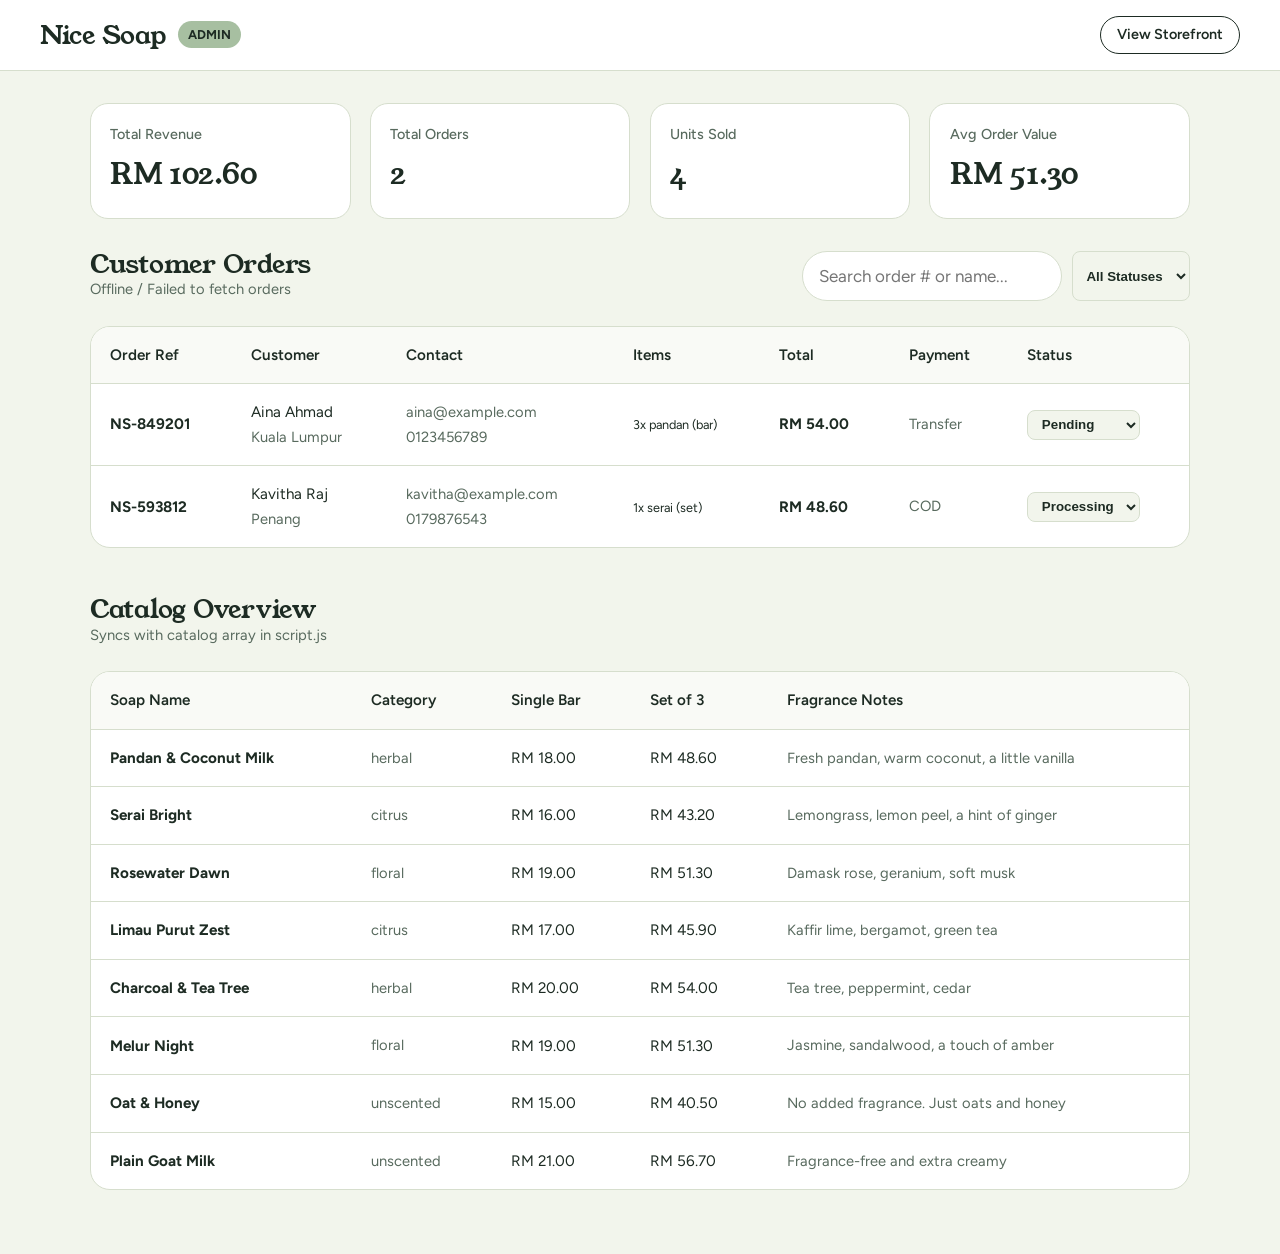
==== admin.html @ 6cc1cdf2 "Added admin dashboard" ====
<!doctype html>
<html lang="en">
<head>
<meta charset="utf-8">
<meta name="viewport" content="width=device-width, initial-scale=1, viewport-fit=cover">
<title>Nice Soap: Admin Dashboard</title>
<link rel="preconnect" href="https://fonts.googleapis.com">
<link rel="preconnect" href="https://fonts.gstatic.com" crossorigin>
<link href="https://fonts.googleapis.com/css2?family=Figtree:wght@400;500;600;700&family=Young+Serif&display=swap" rel="stylesheet">
<link rel="stylesheet" href="styles.css">
<style>
/* Admin Custom Layout Adjustments */
.admin-header {
  border-bottom: 1px solid var(--line);
  padding: 1rem clamp(1rem,4vw,2.5rem);
  background: var(--surface);
  display: flex;
  justify-content: space-between;
  align-items: center;
}
.admin-badge {
  background: var(--sage);
  color: var(--ink);
  padding: .2rem .6rem;
  border-radius: 999px;
  font-size: .8rem;
  font-weight: 700;
  text-transform: uppercase;
}
.stats-grid {
  display: grid;
  grid-template-columns: repeat(auto-fit, minmax(200px, 1fr));
  gap: 1.2rem;
  margin-bottom: 2rem;
}
.stat-card {
  background: var(--surface);
  border: 1px solid var(--line);
  padding: 1.2rem;
  border-radius: 18px;
}
.stat-card .label { color: var(--muted); font-size: .9rem; font-weight: 500; }
.stat-card .val { font-family: 'Young Serif', Georgia, serif; font-size: 1.8rem; margin-top: .4rem; }

.admin-toolbar {
  display: flex;
  flex-wrap: wrap;
  gap: 1rem;
  justify-content: space-between;
  align-items: center;
  margin-bottom: 1.5rem;
}
.search-input {
  padding: .65rem 1rem;
  border-radius: 999px;
  border: 1.5px solid var(--line);
  background: var(--surface);
  color: var(--ink);
  font: inherit;
  min-width: 260px;
}

.table-wrap {
  background: var(--surface);
  border: 1px solid var(--line);
  border-radius: 20px;
  overflow-x: auto;
}
table.admin-table {
  width: 100%;
  border-collapse: collapse;
  text-align: left;
  font-size: .95rem;
}
table.admin-table th, table.admin-table td {
  padding: 1rem 1.2rem;
  border-bottom: 1px solid var(--line);
}
table.admin-table th { background: color-mix(in srgb, var(--bg) 50%, var(--surface)); font-weight: 600; }
table.admin-table tr:last-child td { border-bottom: none; }

.status-select {
  padding: .35rem .6rem;
  border-radius: 8px;
  border: 1px solid var(--line);
  background: var(--bg);
  color: var(--ink);
  font-weight: 600;
  cursor: pointer;
}
</style>
</head>
<body>

<header class="admin-header">
  <div style="display:flex;align-items:center;gap:.8rem;">
    <a class="brand" href="index.html">Nice Soap</a>
    <span class="admin-badge">Admin</span>
  </div>
  <a href="index.html" class="btn" style="padding:.4rem 1rem;font-size:.9rem;">View Storefront</a>
</header>

<main class="wrap" style="padding-top:2rem;padding-bottom:4rem;">
  
  <!-- Stat Cards -->
  <section style="padding:0;">
    <div class="stats-grid">
      <div class="stat-card">
        <div class="label">Total Revenue</div>
        <div class="val" id="statRevenue">RM 0.00</div>
      </div>
      <div class="stat-card">
        <div class="label">Total Orders</div>
        <div class="val" id="statOrders">0</div>
      </div>
      <div class="stat-card">
        <div class="label">Units Sold</div>
        <div class="val" id="statUnits">0</div>
      </div>
      <div class="stat-card">
        <div class="label">Avg Order Value</div>
        <div class="val" id="statAOV">RM 0.00</div>
      </div>
    </div>
  </section>

  <!-- Orders Section -->
  <section style="padding:0; margin-bottom: 3rem;">
    <div class="admin-toolbar">
      <div>
        <h2>Customer Orders</h2>
        <p class="fine" id="dbStatus">Loading database status...</p>
      </div>
      <div style="display:flex;gap:.6rem;">
        <input type="search" class="search-input" id="searchOrders" placeholder="Search order # or name...">
        <select class="status-select" id="filterStatus">
          <option value="all">All Statuses</option>
          <option value="pending">Pending</option>
          <option value="processing">Processing</option>
          <option value="shipped">Shipped</option>
          <option value="delivered">Delivered</option>
          <option value="cancelled">Cancelled</option>
        </select>
      </div>
    </div>

    <div class="table-wrap">
      <table class="admin-table">
        <thead>
          <tr>
            <th>Order Ref</th>
            <th>Customer</th>
            <th>Contact</th>
            <th>Items</th>
            <th>Total</th>
            <th>Payment</th>
            <th>Status</th>
          </tr>
        </thead>
        <tbody id="ordersTbody">
          <tr><td colspan="7" style="text-align:center;padding:2rem;" class="fine">Loading orders...</td></tr>
        </tbody>
      </table>
    </div>
  </section>

  <!-- Product Catalog Overview -->
  <section style="padding:0;">
    <div class="admin-toolbar">
      <div>
        <h2>Catalog Overview</h2>
        <p class="fine">Syncs with catalog array in script.js</p>
      </div>
    </div>

    <div class="table-wrap">
      <table class="admin-table">
        <thead>
          <tr>
            <th>Soap Name</th>
            <th>Category</th>
            <th>Single Bar</th>
            <th>Set of 3</th>
            <th>Fragrance Notes</th>
          </tr>
        </thead>
        <tbody id="productsTbody"></tbody>
      </table>
    </div>
  </section>

</main>

<div class="toast" id="toast" role="status" aria-live="polite"></div>

<script src="config.js"></script>
<script src="admin.js"></script>
</body>
</html>
---- styles.css ----
:root{
  --bg:#F2F5EC;
  --surface:#FFFFFF;
  --ink:#1D2B23;
  --muted:#586A5E;
  --line:#D6DECD;
  --sage:#A7BFA1;
  --accent:#E9A93B;
  --accent-ink:#2A1D00;
  --danger:#B3402F;
  --gutter:clamp(1rem,4vw,2.5rem);
  --header-h:64px;
  box-sizing:border-box;
  padding-top:env(safe-area-inset-top,0px);
  padding-bottom:env(safe-area-inset-bottom,0px);
}
@media (prefers-color-scheme: dark){
  :root:not([data-theme="light"]){
    --bg:#121A15;--surface:#1B2620;--ink:#EDF2E8;--muted:#9FB0A4;--line:#2B3A31;--sage:#4C6B55;--danger:#F08A78;
  }
}
:root[data-theme="dark"]{
  --bg:#121A15;--surface:#1B2620;--ink:#EDF2E8;--muted:#9FB0A4;--line:#2B3A31;--sage:#4C6B55;--danger:#F08A78;
}
*,*::before,*::after{box-sizing:border-box}
html{scroll-padding-top:calc(env(safe-area-inset-top,0px) + var(--header-h,64px) + 16px);scroll-behavior:smooth}
body{
  margin:0;background:var(--bg);color:var(--ink);
  font:400 1.0625rem/1.6 'Figtree',system-ui,-apple-system,'Segoe UI',Roboto,sans-serif;
  -webkit-font-smoothing:antialiased;
}
img,svg{max-width:100%}
h1,h2,h3,.brand{font-family:'Young Serif',Georgia,'Times New Roman',serif;font-weight:400;letter-spacing:-.01em;line-height:1.08;margin:0}
p{margin:0}
a{color:inherit}
button{font:inherit;color:inherit}
:focus-visible{outline:3px solid var(--accent);outline-offset:3px;border-radius:6px}
.wrap{width:100%;max-width:1180px;margin:0 auto;padding:0 clamp(1rem,4vw,2.5rem)}
.sr{position:absolute;width:1px;height:1px;overflow:hidden;clip:rect(0 0 0 0);white-space:nowrap}

/* Header */
.site-header{
  position:sticky;top:env(safe-area-inset-top,0px);z-index:20;
  display:flex;align-items:center;justify-content:space-between;gap:1rem;
  padding:.85rem clamp(1rem,4vw,2.5rem);
  background:color-mix(in srgb,var(--bg) 88%,transparent);
  backdrop-filter:blur(10px);-webkit-backdrop-filter:blur(10px);
  border-bottom:1px solid var(--line);
}
.brand{font-size:1.65rem;text-decoration:none}
.site-header nav{display:none;gap:1.75rem}
.site-header nav a{text-decoration:none;font-weight:500;color:var(--muted)}
.site-header nav a:hover{color:var(--ink)}
@media(min-width:760px){.site-header nav{display:flex}}
.cart-btn{
  display:inline-flex;align-items:center;gap:.55rem;cursor:pointer;
  background:transparent;border:1.5px solid var(--ink);border-radius:999px;
  padding:.5rem .55rem .5rem 1.1rem;font-weight:600;
}
.cart-btn .count{
  min-width:1.7rem;height:1.7rem;padding:0 .4rem;border-radius:999px;display:inline-grid;place-items:center;
  background:var(--accent);color:var(--accent-ink);font-size:.85rem;font-weight:700;
}
.cart-btn .count.bump{animation:bump .4s ease}
@keyframes bump{40%{transform:scale(1.35)}}

/* Buttons */
.btn{
  display:inline-flex;align-items:center;justify-content:center;gap:.5rem;
  padding:.85rem 1.5rem;border-radius:999px;border:1.5px solid var(--ink);
  background:transparent;color:var(--ink);font-weight:600;font-size:1rem;cursor:pointer;text-decoration:none;
  transition:background .15s,color .15s;
}
.btn:hover{background:color-mix(in srgb,var(--ink) 9%,transparent)}
.btn.primary{background:var(--ink);color:var(--bg)}
.btn.primary:hover{background:color-mix(in srgb,var(--ink) 85%,var(--bg))}
.btn.block{width:100%}
.btn[disabled]{opacity:.45;cursor:not-allowed}
.link{background:none;border:0;padding:0;cursor:pointer;text-decoration:underline;color:var(--muted);font-size:.9rem}
.link:hover{color:var(--ink)}
.icon-btn{
  width:2.5rem;height:2.5rem;border-radius:50%;border:1.5px solid var(--line);background:var(--surface);
  display:inline-grid;place-items:center;cursor:pointer;flex:none;
}
.icon-btn:hover{border-color:var(--ink)}

/* Hero */
.hero{
  display:grid;gap:2rem;align-items:center;
  padding-top:clamp(2rem,6vw,4.5rem);padding-bottom:clamp(2.5rem,6vw,5rem);
}
@media(min-width:900px){.hero{grid-template-columns:1.1fr .9fr}}
.hero h1{font-size:clamp(2.9rem,8vw,5.6rem);max-width:11ch}
.hero-copy .lede{font-size:clamp(1.05rem,2vw,1.25rem);color:var(--muted);max-width:34rem;margin-top:1.4rem}
.cta-row{display:flex;flex-wrap:wrap;gap:.8rem;margin-top:2rem}
.fine{font-size:.92rem;color:var(--muted)}
.hero-copy .fine{margin-top:1.2rem}
.hero-art{display:flex;flex-direction:column;align-items:center;gap:.6rem}
.stage{position:relative;width:100%;max-width:470px;aspect-ratio:1;display:grid;place-items:center}
.stage::before{
  content:"";position:absolute;inset:5%;border-radius:50%;
  background:color-mix(in srgb,var(--sage) 50%,var(--bg));
  transform:translate3d(0,var(--py,0px),0);
}
.stage::after{
  content:"";position:absolute;left:14%;right:14%;bottom:21%;height:12%;border-radius:50%;
  background:color-mix(in srgb,var(--ink) 14%,transparent);filter:blur(8px);
}
.hero-bar{
  position:relative;z-index:1;background:none;border:0;padding:0;cursor:pointer;
  transform:rotate(-7deg);
}
.hero-bar svg{width:min(400px,78vw);display:block;filter:drop-shadow(0 12px 14px rgba(0,0,0,.12))}
.hero-bar.wiggle{animation:wiggle .6s ease}
@keyframes wiggle{
  0%{transform:rotate(-7deg)}25%{transform:rotate(-1deg) scale(1.03)}55%{transform:rotate(-12deg)}100%{transform:rotate(-7deg)}
}
#bubbles{position:absolute;inset:0;z-index:2;pointer-events:none;overflow:visible}
.bubble{
  position:absolute;border-radius:50%;
  background:radial-gradient(circle at 30% 28%,#fff,rgba(255,255,255,.35) 55%,rgba(140,190,180,.35));
  border:1px solid rgba(60,110,95,.35);
  animation:rise 1.8s ease-out both;
}
@keyframes rise{
  0%{transform:translate(0,0) scale(.4);opacity:0}
  15%{opacity:1}
  100%{transform:translate(var(--dx),var(--dy)) scale(1);opacity:0}
}

/* Sections */
section{padding:clamp(2.5rem,7vw,5.5rem) 0}
.section-head{display:flex;flex-wrap:wrap;align-items:end;justify-content:space-between;gap:1.2rem;margin-bottom:2rem}
.section-head h2{font-size:clamp(2rem,5vw,3.2rem)}
.section-head p{color:var(--muted);max-width:30rem;margin-top:.6rem}
.chips{display:flex;flex-wrap:wrap;gap:.5rem}
.chip{
  padding:.5rem 1.05rem;border-radius:999px;border:1.5px solid var(--line);background:transparent;
  cursor:pointer;font-weight:500;
}
.chip:hover{border-color:var(--ink)}
.chip[aria-pressed="true"]{background:var(--ink);border-color:var(--ink);color:var(--bg)}

/* Products */
.grid{display:grid;gap:2.2rem 1.6rem;grid-template-columns:repeat(auto-fill,minmax(min(100%,245px),1fr))}
.tile{display:flex;flex-direction:column;gap:.9rem}
.tile-art{
  background:color-mix(in srgb,var(--c) 40%,var(--bg));
  border:0;border-radius:26px;aspect-ratio:4/3;display:grid;place-items:center;cursor:pointer;padding:0;
}
.tile-art svg{width:74%;transition:transform .7s cubic-bezier(.22,.61,.36,1)}
@media (hover:hover) and (pointer:fine){
  .tile-art:hover svg{transform:scale(1.035)}
}
.tile-info{display:flex;justify-content:space-between;gap:1rem;align-items:start}
.tile h3{font-size:1.28rem}
.notes{color:var(--muted);font-size:.95rem;margin-top:.3rem}
.price{font-weight:700;white-space:nowrap}
.tile .btn{padding:.6rem 1rem;margin-top:auto}
.empty{color:var(--muted);padding:2rem 0}

/* Story */
.story{background:color-mix(in srgb,var(--sage) 28%,var(--bg))}
.story-grid{display:grid;gap:2.5rem}
@media(min-width:900px){.story-grid{grid-template-columns:1fr 1.2fr;gap:5rem}}
.story h2{font-size:clamp(2.2rem,5.5vw,3.8rem);max-width:12ch}
.story-list{display:grid;gap:0}
.story-item{padding:1.5rem 0;border-top:1.5px solid color-mix(in srgb,var(--ink) 30%,transparent)}
.story-item:last-child{border-bottom:1.5px solid color-mix(in srgb,var(--ink) 30%,transparent)}
.story-item h3{font-size:1.5rem;margin-bottom:.45rem}
.story-item p{color:var(--muted);max-width:34rem}

/* Reviews */
.reviews{display:grid;gap:2rem}
@media(min-width:900px){
  .reviews{grid-template-columns:1.3fr 1fr 1fr;align-items:start}
  .reviews figure:nth-child(2){margin-top:3rem}
  .reviews figure:nth-child(3){margin-top:1.2rem}
}
figure{margin:0}
blockquote{margin:0;font-family:'Young Serif',Georgia,serif;font-size:1.3rem;line-height:1.35}
.reviews figure:first-child blockquote{font-size:clamp(1.5rem,3vw,2rem)}
figcaption{margin-top:.9rem;color:var(--muted);font-size:.95rem}
.stars{color:var(--accent);letter-spacing:.15em;font-size:1.05rem;margin-bottom:.6rem}

/* Newsletter + footer */
.news{
  display:grid;gap:1.4rem;padding:clamp(1.8rem,5vw,3.2rem);border-radius:32px;
  background:var(--ink);color:var(--bg);
}
@media(min-width:800px){.news{grid-template-columns:1fr 1fr;align-items:center}}
.news h2{font-size:clamp(1.8rem,4vw,2.6rem)}
.news p{opacity:.8;margin-top:.6rem}
.news form{display:flex;flex-wrap:wrap;gap:.6rem}
.news input{
  flex:1 1 200px;padding:.85rem 1.1rem;border-radius:999px;border:1.5px solid transparent;
  background:color-mix(in srgb,var(--bg) 16%,transparent);color:var(--bg);font:inherit;
}
.news input::placeholder{color:color-mix(in srgb,var(--bg) 65%,transparent)}
.news .btn{background:var(--accent);border-color:var(--accent);color:var(--accent-ink)}
.news .btn:hover{background:color-mix(in srgb,var(--accent) 88%,#fff)}
.news-ok{font-family:'Young Serif',Georgia,serif;font-size:1.4rem}
footer{padding:2.5rem 0 3rem;border-top:1px solid var(--line);margin-top:clamp(2.5rem,6vw,4.5rem)}
.foot{display:flex;flex-wrap:wrap;justify-content:space-between;gap:1.5rem}
.foot nav{display:flex;flex-wrap:wrap;gap:1.4rem}
.foot nav a{color:var(--muted);text-decoration:none}
.foot nav a:hover{color:var(--ink)}

/* Dialogs */
dialog{
  border:0;padding:0;border-radius:28px;background:var(--surface);color:var(--ink);
  width:calc(100% - 1.5rem);max-width:900px;max-height:calc(100% - 1.5rem);overflow:auto;
}
dialog::backdrop{background:rgba(12,20,15,.55)}
dialog[open]{animation:pop .22s ease}
@keyframes pop{from{opacity:0;transform:translateY(10px) scale(.98)}}
dialog.drawer{margin:0 0 0 auto;max-width:440px;width:100%;height:100%;max-height:100%;border-radius:28px 0 0 28px}
dialog.drawer[open]{display:flex;flex-direction:column;animation:slide .25s ease}
@keyframes slide{from{opacity:0;transform:translateX(36px)}}
dialog.small{max-width:760px}
.drawer-head{display:flex;align-items:center;justify-content:space-between;padding:1.3rem 1.4rem .8rem}
.drawer-head h2{font-size:1.7rem}
.ship{padding:0 1.4rem 1rem}
.ship p{font-size:.92rem;color:var(--muted);margin-bottom:.5rem}
.track{height:8px;border-radius:99px;background:var(--line);overflow:hidden}
.track div{height:100%;border-radius:99px;background:var(--accent);transition:width .3s ease}
.drawer-body{flex:1;overflow:auto;padding:0 1.4rem}
.drawer-foot{padding:1.2rem 1.4rem 1.4rem;border-top:1px solid var(--line);display:grid;gap:.5rem}
.row{display:flex;justify-content:space-between;gap:1rem}
.row.total{font-weight:700;font-size:1.15rem;margin-top:.3rem}
.lines{list-style:none;margin:0;padding:0}
.line{display:grid;grid-template-columns:72px 1fr auto;gap:.9rem;align-items:center;padding:.9rem 0;border-top:1px solid var(--line)}
.line:first-child{border-top:0}
.thumb{background:color-mix(in srgb,var(--c) 40%,var(--bg));border-radius:16px;aspect-ratio:1;display:grid;place-items:center}
.thumb svg{width:82%}
.line-name{font-weight:600}
.line-meta{color:var(--muted);font-size:.88rem}
.qty{display:inline-flex;align-items:center;gap:.6rem;margin-top:.5rem}
.qty button{width:1.9rem;height:1.9rem;border-radius:50%;border:1.5px solid var(--line);background:transparent;cursor:pointer;line-height:1}
.qty button:hover{border-color:var(--ink)}
.line-side{text-align:right;display:grid;gap:.4rem;justify-items:end}
.empty-cart{text-align:center;padding:3rem 0;display:grid;gap:1rem;justify-items:center}
.empty-cart h3{font-size:1.5rem}
.empty-cart p{color:var(--muted)}

/* Quick view */
.qv{display:grid;position:relative}
@media(min-width:760px){.qv{grid-template-columns:1fr 1fr}}
.qv-art{background:color-mix(in srgb,var(--c) 40%,var(--bg));display:grid;place-items:center;padding:2rem;min-height:240px}
.qv-art svg{width:min(320px,82%)}
.qv-info{padding:clamp(1.4rem,4vw,2.4rem);display:grid;gap:1rem;align-content:start}
.qv-info h2{font-size:clamp(1.8rem,4vw,2.4rem);padding-right:2.6rem}
.qv .icon-btn{position:absolute;top:1rem;right:1rem;z-index:2}
.ing{font-size:.92rem;color:var(--muted)}
.ing strong{color:var(--ink);font-weight:600}
fieldset{border:0;margin:0;padding:0;display:grid;gap:.5rem}
legend{font-weight:600;margin-bottom:.5rem;padding:0}
.opt{
  display:flex;align-items:center;justify-content:space-between;gap:1rem;
  padding:.75rem 1rem;border:1.5px solid var(--line);border-radius:14px;cursor:pointer;
}
.opt:has(input:checked){border-color:var(--ink);background:color-mix(in srgb,var(--ink) 6%,transparent)}
.opt:has(input:focus-visible){outline:3px solid var(--accent);outline-offset:2px}
.opt input{accent-color:var(--ink);margin-right:.6rem}
.opt small{color:var(--muted)}

/* Checkout */
.co{display:grid;position:relative}
@media(min-width:800px){.co{grid-template-columns:1.25fr 1fr}}
.co-form{padding:clamp(1.4rem,4vw,2.2rem);display:grid;gap:1rem;align-content:start}
.co-form h2{font-size:1.9rem;padding-right:2.6rem}
.co .icon-btn{position:absolute;top:1rem;right:1rem;z-index:2}
.fields{display:grid;gap:.9rem}
@media(min-width:560px){.fields{grid-template-columns:1fr 1fr}.fields .full{grid-column:1/-1}}
label.f{display:grid;gap:.35rem;font-weight:600;font-size:.94rem}
.f input,.f select{
  font:inherit;font-weight:400;padding:.75rem .9rem;border-radius:12px;border:1.5px solid var(--line);
  background:var(--bg);color:var(--ink);width:100%;
}
.f input:focus-visible,.f select:focus-visible{outline:3px solid var(--accent);outline-offset:1px;border-color:var(--ink)}
.f input:user-invalid,.f select:user-invalid{border-color:var(--danger)}
.co-sum{background:color-mix(in srgb,var(--sage) 28%,var(--surface));padding:clamp(1.4rem,4vw,2.2rem);display:grid;gap:.6rem;align-content:start}
.co-sum h3{font-size:1.4rem;margin-bottom:.4rem}
.co-sum .lines{margin-bottom:.6rem}
.co-sum .line{grid-template-columns:52px 1fr auto;padding:.6rem 0}
.done{padding:clamp(2rem,6vw,3.5rem);display:grid;gap:1rem;justify-items:start;max-width:560px}
.done h2{font-size:clamp(2rem,5vw,2.8rem)}
.done p{color:var(--muted)}
.order-no{font-weight:700;color:var(--ink)}

/* Toast */
.toast{
  position:fixed;left:50%;bottom:calc(1.2rem + env(safe-area-inset-bottom,0px));transform:translate(-50%,20px);
  background:var(--ink);color:var(--bg);padding:.75rem 1.3rem;border-radius:999px;font-weight:600;
  opacity:0;pointer-events:none;transition:opacity .2s,transform .2s;z-index:50;
}
.toast.show{opacity:1;transform:translate(-50%,0)}

@media (prefers-reduced-motion:reduce){
  *,*::before,*::after{animation:none!important;transition:none!important;scroll-behavior:auto!important}
}

/* ================= Scroll experience ================= */

/* Scroll reveal: only active when html has .js-reveal (set when JS + IntersectionObserver are available and motion is allowed) */
.js-reveal .reveal{
  transition:opacity .7s cubic-bezier(.22,.61,.36,1),transform .7s cubic-bezier(.22,.61,.36,1);
}
.js-reveal .reveal:not(.in){
  opacity:0;
  transform:translate3d(0,28px,0);
  will-change:opacity,transform;
}
/* Product image: gentle scale and fade, slightly slower than its card */
.js-reveal .tile-art{
  transition:transform .9s cubic-bezier(.22,.61,.36,1),opacity .9s cubic-bezier(.22,.61,.36,1);
  transition-delay:inherit;
}
.js-reveal .tile.reveal:not(.in) .tile-art{transform:scale(.965);opacity:.35}

/* Hero backdrop parallax (value set from JS, desktop only) */
@media (min-width:760px){
  .stage::before{will-change:transform}
}

/* Best sellers carousel */
.arrows{display:none;gap:.5rem}
@media (min-width:720px){.arrows{display:flex}}
.arrow[aria-disabled="true"]{opacity:.35;cursor:default}
.arrow[aria-disabled="true"]:hover{border-color:var(--line)}
.carousel-track{
  display:flex;gap:1.25rem;
  overflow-x:auto;overflow-y:hidden;
  scroll-snap-type:x mandatory;
  scroll-padding-inline:var(--gutter);
  margin-inline:calc(-1 * var(--gutter));
  padding:.5rem var(--gutter) 1rem;
  overscroll-behavior-x:contain;
  -webkit-overflow-scrolling:touch;
  scrollbar-width:none;
}
.carousel-track::-webkit-scrollbar{display:none}
.carousel-track:focus-visible{outline-offset:-3px}
.carousel-track > .tile{flex:0 0 clamp(220px,74vw,300px);scroll-snap-align:start}
@media (min-width:720px){.carousel-track > .tile{flex-basis:300px}}
.carousel-track .tile-art{aspect-ratio:4/5}
.carousel-track .tile-art svg{width:82%}

/* Sticky category bar */
.shop-nav{
  position:sticky;top:calc(env(safe-area-inset-top,0px) + var(--header-h,64px));z-index:15;
  padding:.75rem 0;
  background:color-mix(in srgb,var(--bg) 92%,transparent);
  backdrop-filter:blur(10px);-webkit-backdrop-filter:blur(10px);
  border-bottom:1px solid transparent;
  transition:border-color .25s ease;
}
.shop-nav.stuck{border-bottom-color:var(--line)}
.shop-nav .chips{flex-wrap:nowrap;overflow-x:auto;scrollbar-width:none;padding:4px;margin:-4px}
.shop-nav .chips::-webkit-scrollbar{display:none}
.shop-nav .chip{flex:none;white-space:nowrap}
#shopSentinel{height:1px;margin-bottom:-1px;pointer-events:none}
#shop .section-head{margin-bottom:1rem}
.grid-wrap{padding-top:1.75rem}

/* Calmer scroll chaining inside panels */
dialog,.drawer-body{overscroll-behavior:contain}

/* Checkout feedback */
.form-error{color:var(--danger);font-weight:600;font-size:.95rem}
.opt small{display:block}
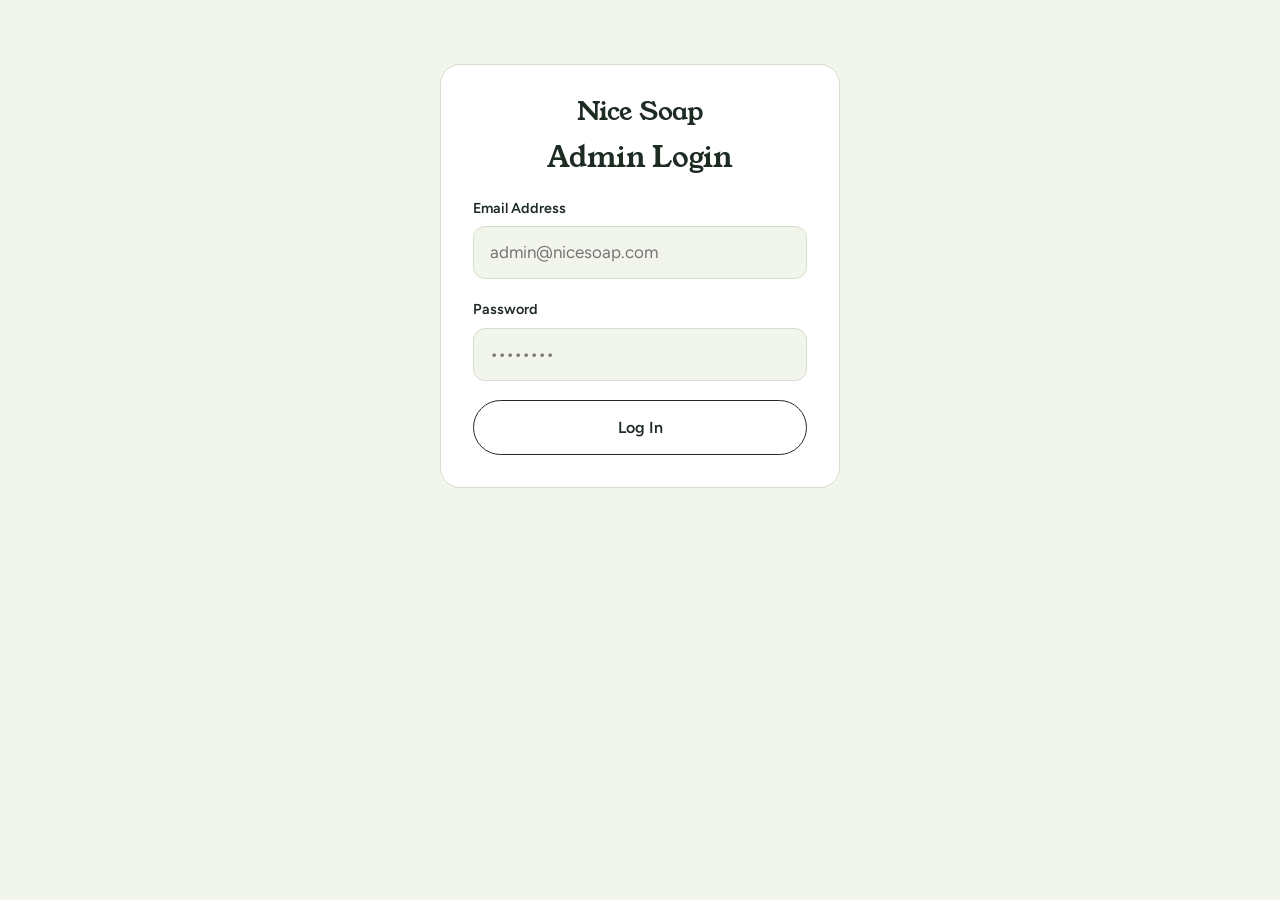
==== commit 97cc5232: "Added login for admin dashboard" ====
--- a/admin.html
+++ b/admin.html
@@ -97,7 +97,10 @@
     <a class="brand" href="index.html">Nice Soap</a>
     <span class="admin-badge">Admin</span>
   </div>
-  <a href="index.html" class="btn" style="padding:.4rem 1rem;font-size:.9rem;">View Storefront</a>
+  <div style="display:flex;gap:.6rem;">
+    <a href="index.html" class="btn" style="padding:.4rem 1rem;font-size:.9rem;">View Storefront</a>
+    <button id="logoutBtn" class="btn" style="padding:.4rem 1rem;font-size:.9rem;background:var(--line);color:var(--ink);">Log Out</button>
+  </div>
 </header>
 
 <main class="wrap" style="padding-top:2rem;padding-bottom:4rem;">
